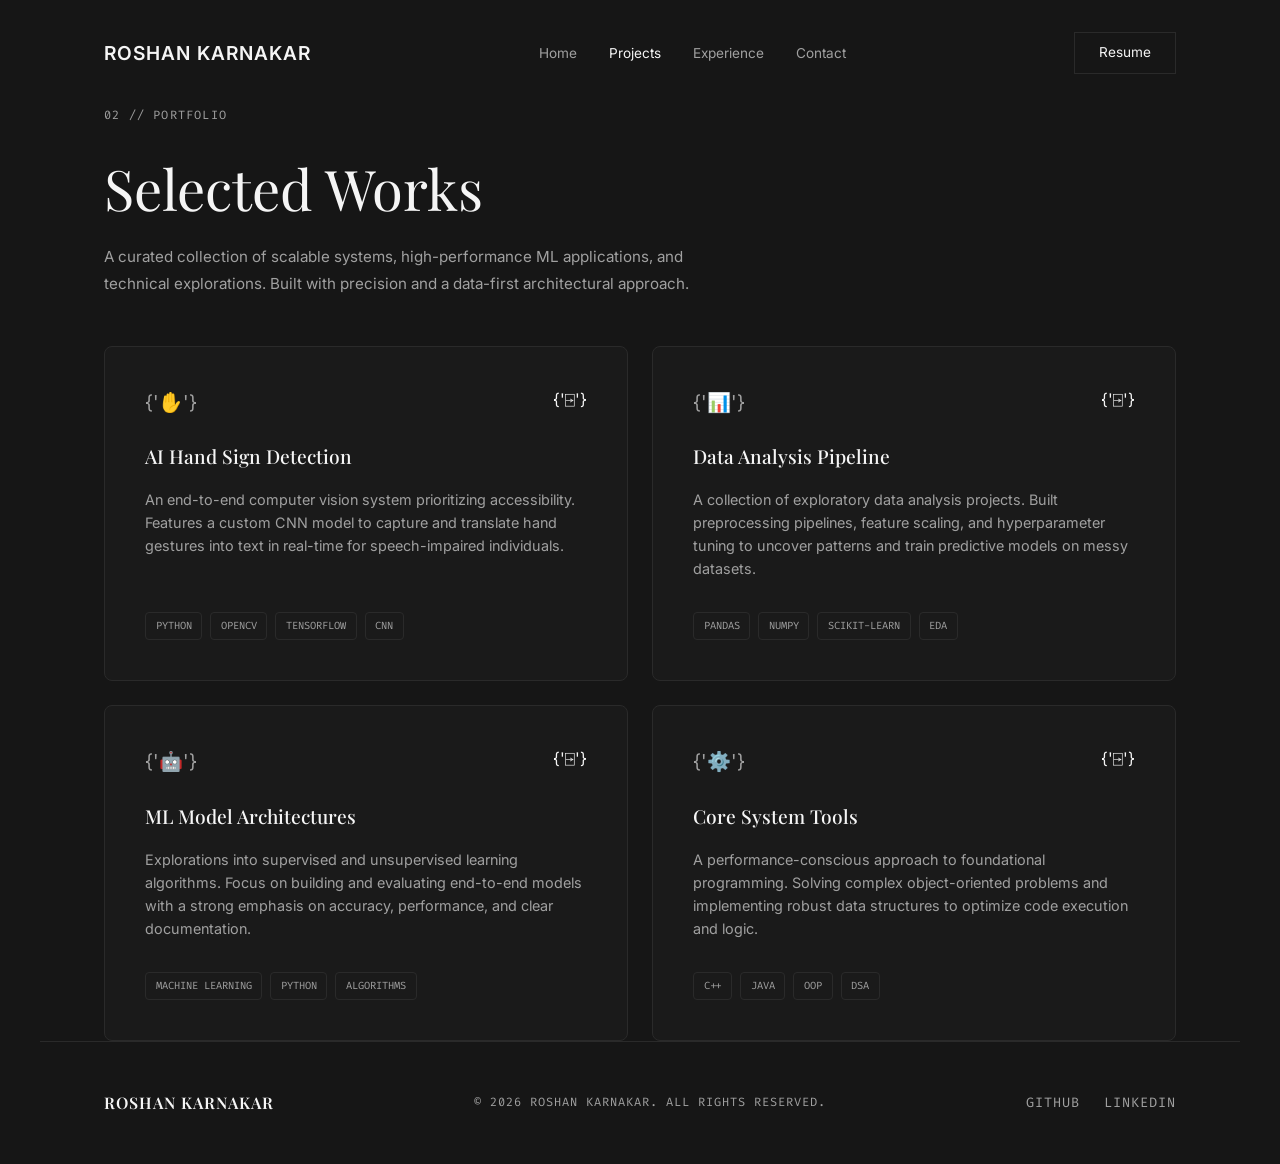
==== projects.html @ 60add2a0 "Initial commit: Portfolio multi-page setup with EmailJS" ====
<!DOCTYPE html>
<html lang="en">
<head>
<meta charset="UTF-8">
<meta name="viewport" content="width=device-width, initial-scale=1.0">
<title>Projects | Roshan Karnakar</title>
<link rel="preconnect" href="https://fonts.googleapis.com">
<link rel="preconnect" href="https://fonts.gstatic.com" crossorigin>
<link href="https://fonts.googleapis.com/css2?family=Playfair+Display:wght@400;600&family=Inter:wght@300;400;500;600&family=Fira+Code:wght@400;500&display=swap" rel="stylesheet">
<link rel="stylesheet" href="style.css">
</head>
<body>

<!-- NAV -->
<nav>
  <a href="index.html" class="nav-logo">Roshan Karnakar</a>
  <ul class="nav-links">
    <li><a href="index.html">Home</a></li>
    <li><a href="projects.html" class="active">Projects</a></li>
    <li><a href="experience.html">Experience</a></li>
    <li><a href="contact.html">Contact</a></li>
  </ul>
  <a href="Roshan_resu.pdf" target="_blank" class="btn-outline">Resume</a>
</nav>

<!-- 02 // PORTFOLIO -->
<section id="portfolio" class="container">
  <span class="mono section-label">02 // PORTFOLIO</span>
  <h2 class="section-title serif">Selected Works</h2>
  <p class="section-desc">A curated collection of scalable systems, high-performance ML applications, and technical explorations. Built with precision and a data-first architectural approach.</p>
  
  <div class="portfolio-grid">
    <div class="project-card zg-element">
      <div class="pc-header">
        <div class="pc-icon">{'✋'}</div>
        <div class="pc-links">{'⍈'}</div>
      </div>
      <h3 class="pc-title serif">AI Hand Sign Detection</h3>
      <p class="pc-desc">An end-to-end computer vision system prioritizing accessibility. Features a custom CNN model to capture and translate hand gestures into text in real-time for speech-impaired individuals.</p>
      <div class="pc-tags">
        <span class="pc-tag">PYTHON</span>
        <span class="pc-tag">OPENCV</span>
        <span class="pc-tag">TENSORFLOW</span>
        <span class="pc-tag">CNN</span>
      </div>
    </div>
    
    <div class="project-card zg-element-reverse">
      <div class="pc-header">
        <div class="pc-icon">{'📊'}</div>
        <div class="pc-links">{'⍈'}</div>
      </div>
      <h3 class="pc-title serif">Data Analysis Pipeline</h3>
      <p class="pc-desc">A collection of exploratory data analysis projects. Built preprocessing pipelines, feature scaling, and hyperparameter tuning to uncover patterns and train predictive models on messy datasets.</p>
      <div class="pc-tags">
        <span class="pc-tag">PANDAS</span>
        <span class="pc-tag">NUMPY</span>
        <span class="pc-tag">SCIKIT-LEARN</span>
        <span class="pc-tag">EDA</span>
      </div>
    </div>
    
    <div class="project-card zg-element">
      <div class="pc-header">
        <div class="pc-icon">{'🤖'}</div>
        <div class="pc-links">{'⍈'}</div>
      </div>
      <h3 class="pc-title serif">ML Model Architectures</h3>
      <p class="pc-desc">Explorations into supervised and unsupervised learning algorithms. Focus on building and evaluating end-to-end models with a strong emphasis on accuracy, performance, and clear documentation.</p>
      <div class="pc-tags">
        <span class="pc-tag">MACHINE LEARNING</span>
        <span class="pc-tag">PYTHON</span>
        <span class="pc-tag">ALGORITHMS</span>
      </div>
    </div>
    
    <div class="project-card zg-element-reverse">
      <div class="pc-header">
        <div class="pc-icon">{'⚙️'}</div>
        <div class="pc-links">{'⍈'}</div>
      </div>
      <h3 class="pc-title serif">Core System Tools</h3>
      <p class="pc-desc">A performance-conscious approach to foundational programming. Solving complex object-oriented problems and implementing robust data structures to optimize code execution and logic.</p>
      <div class="pc-tags">
        <span class="pc-tag">C++</span>
        <span class="pc-tag">JAVA</span>
        <span class="pc-tag">OOP</span>
        <span class="pc-tag">DSA</span>
      </div>
    </div>
  </div>
</section>

<!-- FOOTER -->
<footer>
  <div class="ft-logo serif">Roshan Karnakar</div>
  <div class="ft-copy">© 2026 ROSHAN KARNAKAR. ALL RIGHTS RESERVED.</div>
  <div class="ft-links">
    <a href="https://github.com/RoshanKarnakar" target="_blank">GitHub</a>
    <a href="https://www.linkedin.com/in/roshan-karnakar-651619342/" target="_blank">LinkedIn</a>
  </div>
</footer>

</body>
</html>
---- style.css ----
:root {
  --bg-dark: #161616;
  --bg-card: #1A1A1A;
  --bg-card-hover: #222222;
  --text-primary: #F5F5F5;
  --text-secondary: #A0A0A0;
  --border: #2A2A2A;
  --border-hover: #444444;
  --accent: #E0E0E0;
  --radius: 8px;

  font-family: 'Inter', sans-serif;
  background-color: var(--bg-dark);
  color: var(--text-primary);
}

* {
  margin: 0;
  padding: 0;
  box-sizing: border-box;
}

html {
  scroll-behavior: smooth;
}

body {
  line-height: 1.6;
  overflow-x: hidden;
}

/* TYPOGRAPHY */
h1,
h2,
h3,
.serif {
  font-family: 'Playfair Display', serif;
  font-weight: 400;
}

.mono {
  font-family: 'Fira Code', monospace;
  font-size: 0.75rem;
  text-transform: uppercase;
  letter-spacing: 0.1em;
  color: var(--text-secondary);
}



/* LAYOUT & UTILS */
.container {
  max-width: 1200px;
  margin: 0 auto;
  padding: 0 5%;
}

section {
  padding: 8rem 0;
}

.section-label {
  margin-bottom: 2rem;
  display: block;
}

.section-title {
  font-size: 3.5rem;
  line-height: 1.1;
  margin-bottom: 1.5rem;
}

.section-desc {
  color: var(--text-secondary);
  max-width: 600px;
  font-size: 0.95rem;
  line-height: 1.8;
  margin-bottom: 3rem;
}

/* NAV */
nav {
  display: flex;
  justify-content: space-between;
  align-items: center;
  padding: 2rem 5%;
  max-width: 1200px;
  margin: 0 auto;
}

.nav-logo {
  font-size: 1.2rem;
  font-weight: 600;
  text-decoration: none;
  color: var(--text-primary);
  text-transform: uppercase;
  letter-spacing: 1px;
}

.nav-links {
  display: flex;
  gap: 2rem;
  list-style: none;
}

.nav-links a {
  text-decoration: none;
  color: var(--text-secondary);
  font-size: 0.85rem;
  transition: color 0.2s;
}

.nav-links a:hover,
.nav-links a.active {
  color: var(--text-primary);
}

.btn-outline {
  border: 1px solid var(--border);
  background: transparent;
  color: var(--text-primary);
  padding: 0.6rem 1.5rem;
  font-size: 0.85rem;
  cursor: pointer;
  transition: all 0.2s;
  text-decoration: none;
  display: inline-flex;
  align-items: center;
  justify-content: center;
  height: 42px;
  line-height: 1;
}

.btn-outline:hover {
  border-color: var(--accent);
  background: var(--border);
}

.btn-solid {
  border: 1px solid var(--text-primary);
  background: var(--border);
  color: var(--text-primary);
  padding: 0.6rem 1.5rem;
  font-size: 0.85rem;
  cursor: pointer;
  transition: all 0.2s;
  text-decoration: none;
  display: inline-flex;
  align-items: center;
  justify-content: center;
  height: 42px;
  line-height: 1;
}

.btn-solid:hover {
  background: var(--text-primary);
  color: var(--bg-dark);
}

/* 01 // INITIALIZE */
.hero-grid {
  display: grid;
  grid-template-columns: 1fr 1fr;
  gap: 4rem;
  align-items: center;
}

.hero-title {
  font-size: 4rem;
  line-height: 1.1;
  margin-bottom: 1rem;
}

.hero-buttons {
  display: flex;
  align-items: center;
  gap: 1rem;
  margin-top: 2rem;
}

.avatar-container {
  width: 100%;
  max-width: 450px;
  aspect-ratio: 1;
  margin: 0 auto;
  background: #000;
  border: 1px solid var(--border);
  border-radius: var(--radius);
  overflow: hidden;
  display: flex;
  align-items: center;
  justify-content: center;
}

.avatar-container img {
  width: 100%;
  height: 100%;
  object-fit: cover;
}

.core-skills-header {
  text-align: center;
  margin: 6rem 0 2rem;
}

.core-skills {
  display: grid;
  grid-template-columns: repeat(4, 1fr);
  gap: 1rem;
}

.skill-card {
  background: var(--bg-card);
  border: 1px solid var(--border);
  padding: 2rem;
  border-radius: var(--radius);
  transition: all 0.3s;
  display: flex;
  flex-direction: column;
  align-items: center;
  justify-content: center;
  text-align: center;
}

.skill-card:hover {
  border-color: var(--border-hover);
  background: var(--bg-card-hover);
}

.skill-icon {
  font-size: 1.5rem;
  margin-bottom: 1rem;
  color: var(--text-secondary);
}

.skill-name {
  font-size: 0.9rem;
  font-weight: 500;
  margin-bottom: 0.5rem;
}

/* 02 // PORTFOLIO */
.portfolio-grid {
  display: grid;
  grid-template-columns: 1fr 1fr;
  gap: 1.5rem;
}

.project-card {
  background: var(--bg-card);
  border: 1px solid var(--border);
  border-radius: var(--radius);
  padding: 2.5rem;
  transition: all 0.3s;
  display: flex;
  flex-direction: column;
}

.project-card:hover {
  border-color: var(--border-hover);
  transform: translateY(-5px);
  background: var(--bg-card-hover);
}

.pc-header {
  display: flex;
  justify-content: space-between;
  align-items: flex-start;
  margin-bottom: 1.5rem;
}

.pc-icon {
  color: var(--text-secondary);
  font-size: 1.2rem;
}

.pc-title {
  font-size: 1.2rem;
  font-weight: 500;
  margin-bottom: 1rem;
}

.pc-desc {
  color: var(--text-secondary);
  font-size: 0.9rem;
  line-height: 1.6;
  margin-bottom: 2rem;
  flex-grow: 1;
}

.pc-tags {
  display: flex;
  gap: 0.5rem;
  flex-wrap: wrap;
}

.pc-tag {
  border: 1px solid var(--border);
  padding: 0.3rem 0.6rem;
  border-radius: 4px;
  font-size: 0.65rem;
  color: var(--text-secondary);
  font-family: 'Fira Code', monospace;
}

/* 03 // TRAJECTORY */
.traj-header {
  display: flex;
  justify-content: space-between;
  align-items: flex-end;
  margin-bottom: 3rem;
}

.traj-grid {
  display: grid;
  grid-template-columns: 1fr 1fr;
  gap: 4rem;
}

.timeline {
  border-left: 1px solid var(--border);
  padding-left: 2rem;
  position: relative;
}

.tl-item {
  position: relative;
  margin-bottom: 3rem;
}

.tl-dot {
  position: absolute;
  left: -2.35rem;
  top: 0.2rem;
  width: 10px;
  height: 10px;
  border-radius: 50%;
  border: 1px solid var(--text-secondary);
  background: var(--bg-dark);
}

.tl-title {
  font-size: 1.1rem;
  font-weight: 500;
  margin-bottom: 0.5rem;
  display: flex;
  justify-content: space-between;
}

.tl-badge {
  font-size: 0.7rem;
  border: 1px solid var(--border);
  padding: 0.2rem 0.5rem;
  border-radius: 4px;
  color: var(--text-secondary);
}

.tl-org {
  font-size: 0.85rem;
  color: var(--text-secondary);
  margin-bottom: 1rem;
  display: flex;
  align-items: center;
  gap: 0.5rem;
}

.tl-desc {
  list-style: none;
}

.tl-desc li {
  position: relative;
  padding-left: 1rem;
  font-size: 0.85rem;
  color: var(--text-secondary);
  margin-bottom: 0.5rem;
  line-height: 1.6;
}

.tl-desc li::before {
  content: '›';
  position: absolute;
  left: 0;
  color: var(--border-hover);
}

.tl-tags {
  display: flex;
  gap: 0.5rem;
  margin-top: 1.5rem;
}

.panel-card {
  background: var(--bg-card);
  border: 1px solid var(--border);
  padding: 2rem;
  border-radius: var(--radius);
  margin-bottom: 1.5rem;
}

.panel-card:hover {
  border-color: var(--border-hover);
  background: var(--bg-card-hover);
}

.panel-title {
  font-size: 1rem;
  font-weight: 500;
  margin: 1rem 0;
}

.panel-desc {
  font-size: 0.85rem;
  color: var(--text-secondary);
  line-height: 1.6;
}

.panel-meta {
  font-size: 0.75rem;
  color: var(--text-secondary);
  margin-top: 1rem;
}

/* 04 // CONTACT */
.contact-grid {
  display: grid;
  grid-template-columns: 1fr 1fr;
  gap: 4rem;
}

.form-card {
  background: var(--bg-card);
  border: 1px solid var(--border);
  padding: 2.5rem;
  border-radius: var(--radius);
}

.form-group {
  margin-bottom: 1.5rem;
}

.form-label {
  display: block;
  font-size: 0.75rem;
  color: var(--text-secondary);
  margin-bottom: 0.5rem;
  text-transform: uppercase;
  letter-spacing: 0.5px;
}

.form-input {
  width: 100%;
  background: transparent;
  border: 1px solid var(--border);
  color: var(--text-primary);
  padding: 0.8rem;
  border-radius: 4px;
  font-family: 'Inter', sans-serif;
  font-size: 0.9rem;
  transition: border 0.2s;
}

.form-input:focus {
  outline: none;
  border-color: var(--text-secondary);
}

textarea.form-input {
  min-height: 120px;
  resize: vertical;
}

.btn-submit {
  width: 100%;
  background: var(--border);
  color: var(--text-primary);
  border: 1px solid var(--border-hover);
  padding: 1rem;
  cursor: pointer;
  transition: all 0.2s;
  font-size: 0.9rem;
}

.btn-submit:hover {
  background: var(--border-hover);
}

.alt-routing h4 {
  font-size: 1.1rem;
  font-weight: 400;
  margin-bottom: 1.5rem;
}

.route-item {
  display: flex;
  align-items: center;
  gap: 1rem;
  padding: 1.2rem 0;
  border-bottom: 1px solid var(--border);
  text-decoration: none;
  color: inherit;
  transition: opacity 0.2s;
}

.route-item:hover {
  opacity: 0.8;
}

.route-icon {
  width: 32px;
  height: 32px;
  border: 1px solid var(--border);
  border-radius: 50%;
  display: flex;
  align-items: center;
  justify-content: center;
  font-size: 0.8rem;
  color: var(--text-secondary);
}

.route-text {
  display: flex;
  flex-direction: column;
  gap: 0.2rem;
}

.route-label {
  font-size: 0.65rem;
  text-transform: uppercase;
  letter-spacing: 1px;
  color: var(--text-secondary);
}

.route-val {
  font-size: 0.9rem;
}

.terminal-meta {
  margin-top: 3rem;
  font-family: 'Fira Code', monospace;
  font-size: 0.65rem;
  color: var(--border-hover);
  line-height: 1.8;
}

.terminal-meta span {
  display: block;
}

.terminal-meta span::before {
  content: '■ ';
  color: var(--border-hover);
}

/* FOOTER */
footer {
  border-top: 1px solid var(--border);
  padding: 3rem 5%;
  display: flex;
  justify-content: space-between;
  align-items: center;
  max-width: 1200px;
  margin: 0 auto;
}

.ft-logo {
  font-size: 1rem;
  font-weight: 600;
  text-transform: uppercase;
  letter-spacing: 1px;
}

.ft-copy {
  font-size: 0.75rem;
  color: var(--text-secondary);
  font-family: 'Fira Code', monospace;
  text-transform: uppercase;
  letter-spacing: 1px;
}

.ft-links {
  display: flex;
  gap: 1.5rem;
}

.ft-links a {
  color: var(--text-secondary);
  text-decoration: none;
  font-size: 0.85rem;
  font-family: 'Fira Code', monospace;
  text-transform: uppercase;
  letter-spacing: 1px;
  transition: color 0.2s;
}

.ft-links a:hover {
  color: var(--text-primary);
}

@media (max-width: 900px) {

  .hero-grid,
  .portfolio-grid,
  .traj-grid,
  .contact-grid,
  .core-skills {
    grid-template-columns: 1fr;
  }

  .core-skills {
    grid-template-columns: 1fr 1fr;
  }

  .hero-title {
    font-size: 3rem;
  }

  .avatar-container {
    max-width: 300px;
  }

  footer {
    flex-direction: column;
    gap: 1.5rem;
    text-align: center;
  }
}
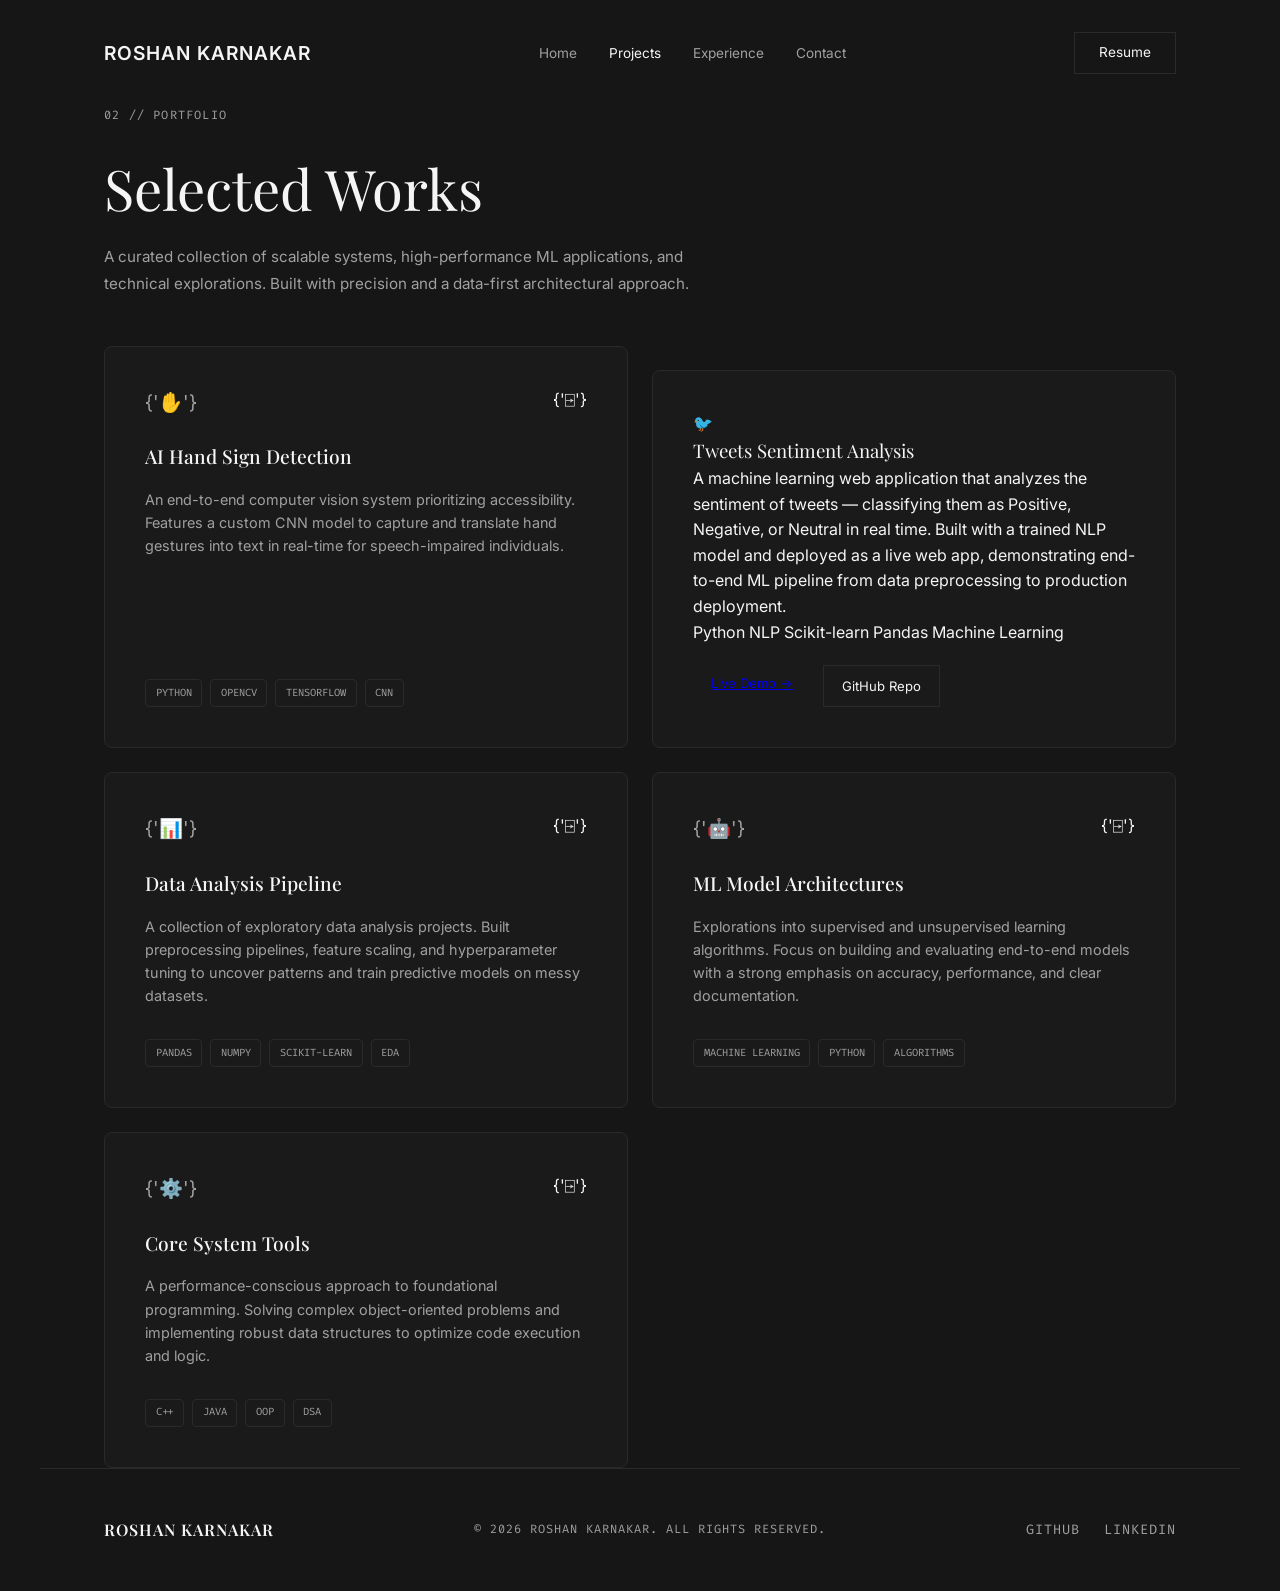
==== commit 654c910d: "Add Tweets Sentiment Analysis project card Added a new project card for Tweets Sentiment Analysis, i" ====
--- a/projects.html
+++ b/projects.html
@@ -44,7 +44,27 @@
         <span class="pc-tag">CNN</span>
       </div>
     </div>
-    
+    <div class="project-card" style="max-width:700px; margin-top:1.5rem;">
+  <div class="project-visual">
+    <div class="project-visual-pattern"></div>
+    <div class="project-visual-icon">🐦</div>
+  </div>
+  <div class="project-body">
+    <h3>Tweets Sentiment Analysis</h3>
+    <p>A machine learning web application that analyzes the sentiment of tweets — classifying them as Positive, Negative, or Neutral in real time. Built with a trained NLP model and deployed as a live web app, demonstrating end-to-end ML pipeline from data preprocessing to production deployment.</p>
+    <div class="skill-tags">
+      <span class="tag blue">Python</span>
+      <span class="tag blue">NLP</span>
+      <span class="tag blue">Scikit-learn</span>
+      <span class="tag blue">Pandas</span>
+      <span class="tag blue">Machine Learning</span>
+    </div>
+    <div style="margin-top:1.25rem; display:flex; gap:0.75rem; flex-wrap:wrap;">
+      <a href="https://tweets-sentiment-analysis-j9jz.onrender.com" target="_blank" class="btn-primary" style="font-size:0.82rem; padding:8px 18px;">Live Demo →</a>
+      <a href="https://github.com/RoshanKarnakar/tweets_Sentiment_Analysis" target="_blank" class="btn-outline" style="font-size:0.82rem; padding:8px 18px;">GitHub Repo</a>
+    </div>
+  </div>
+</div>
     <div class="project-card zg-element-reverse">
       <div class="pc-header">
         <div class="pc-icon">{'📊'}</div>
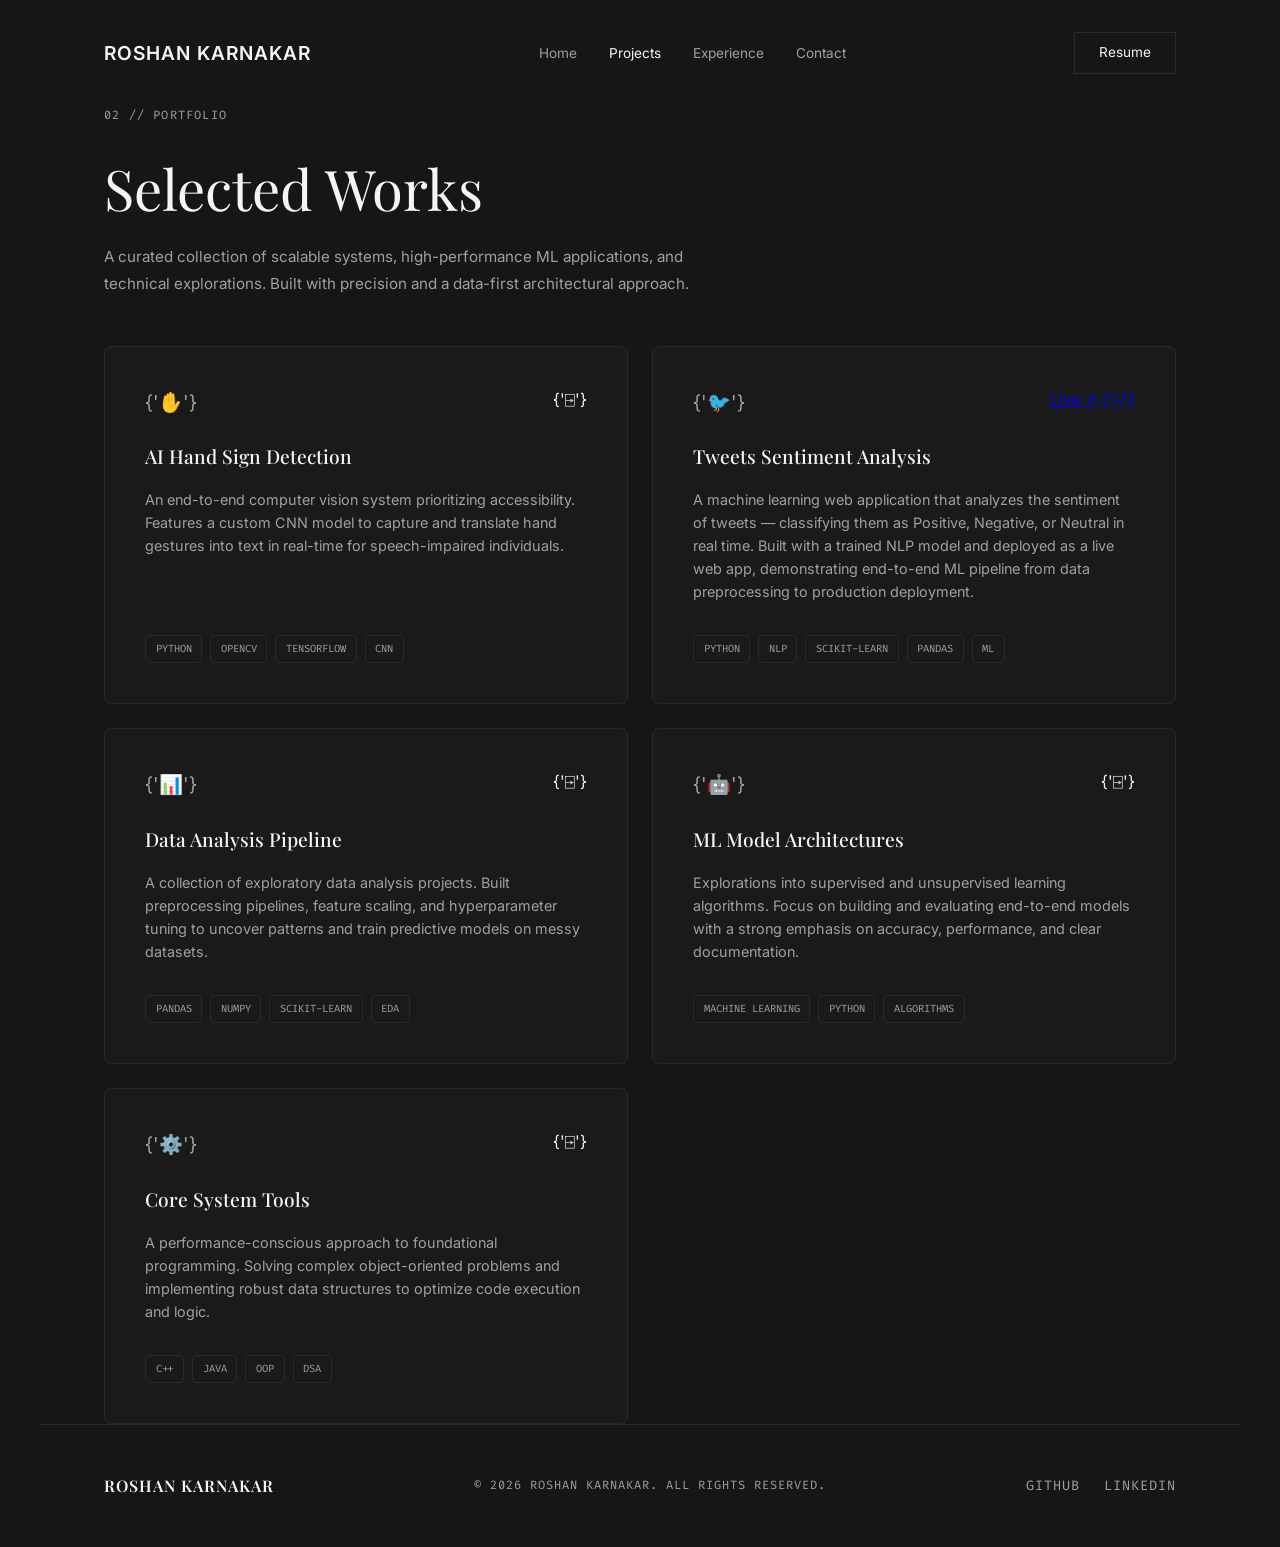
==== commit dd87ca92: "Fixed allignment" ====
--- a/projects.html
+++ b/projects.html
@@ -44,25 +44,22 @@
         <span class="pc-tag">CNN</span>
       </div>
     </div>
-    <div class="project-card" style="max-width:700px; margin-top:1.5rem;">
-  <div class="project-visual">
-    <div class="project-visual-pattern"></div>
-    <div class="project-visual-icon">🐦</div>
+    <div class="project-card zg-element">
+  <div class="pc-header">
+    <div class="pc-icon">{'🐦'}</div>
+    <div class="pc-links">
+      <a href="https://tweets-sentiment-analysis-j9jz.onrender.com" target="_blank">Live ↗</a>
+      <a href="https://github.com/RoshanKarnakar/tweets_Sentiment_Analysis" target="_blank">{'⍈'}</a>
+    </div>
   </div>
-  <div class="project-body">
-    <h3>Tweets Sentiment Analysis</h3>
-    <p>A machine learning web application that analyzes the sentiment of tweets — classifying them as Positive, Negative, or Neutral in real time. Built with a trained NLP model and deployed as a live web app, demonstrating end-to-end ML pipeline from data preprocessing to production deployment.</p>
-    <div class="skill-tags">
-      <span class="tag blue">Python</span>
-      <span class="tag blue">NLP</span>
-      <span class="tag blue">Scikit-learn</span>
-      <span class="tag blue">Pandas</span>
-      <span class="tag blue">Machine Learning</span>
-    </div>
-    <div style="margin-top:1.25rem; display:flex; gap:0.75rem; flex-wrap:wrap;">
-      <a href="https://tweets-sentiment-analysis-j9jz.onrender.com" target="_blank" class="btn-primary" style="font-size:0.82rem; padding:8px 18px;">Live Demo →</a>
-      <a href="https://github.com/RoshanKarnakar/tweets_Sentiment_Analysis" target="_blank" class="btn-outline" style="font-size:0.82rem; padding:8px 18px;">GitHub Repo</a>
-    </div>
+  <h3 class="pc-title serif">Tweets Sentiment Analysis</h3>
+  <p class="pc-desc">A machine learning web application that analyzes the sentiment of tweets — classifying them as Positive, Negative, or Neutral in real time. Built with a trained NLP model and deployed as a live web app, demonstrating end-to-end ML pipeline from data preprocessing to production deployment.</p>
+  <div class="pc-tags">
+    <span class="pc-tag">PYTHON</span>
+    <span class="pc-tag">NLP</span>
+    <span class="pc-tag">SCIKIT-LEARN</span>
+    <span class="pc-tag">PANDAS</span>
+    <span class="pc-tag">ML</span>
   </div>
 </div>
     <div class="project-card zg-element-reverse">
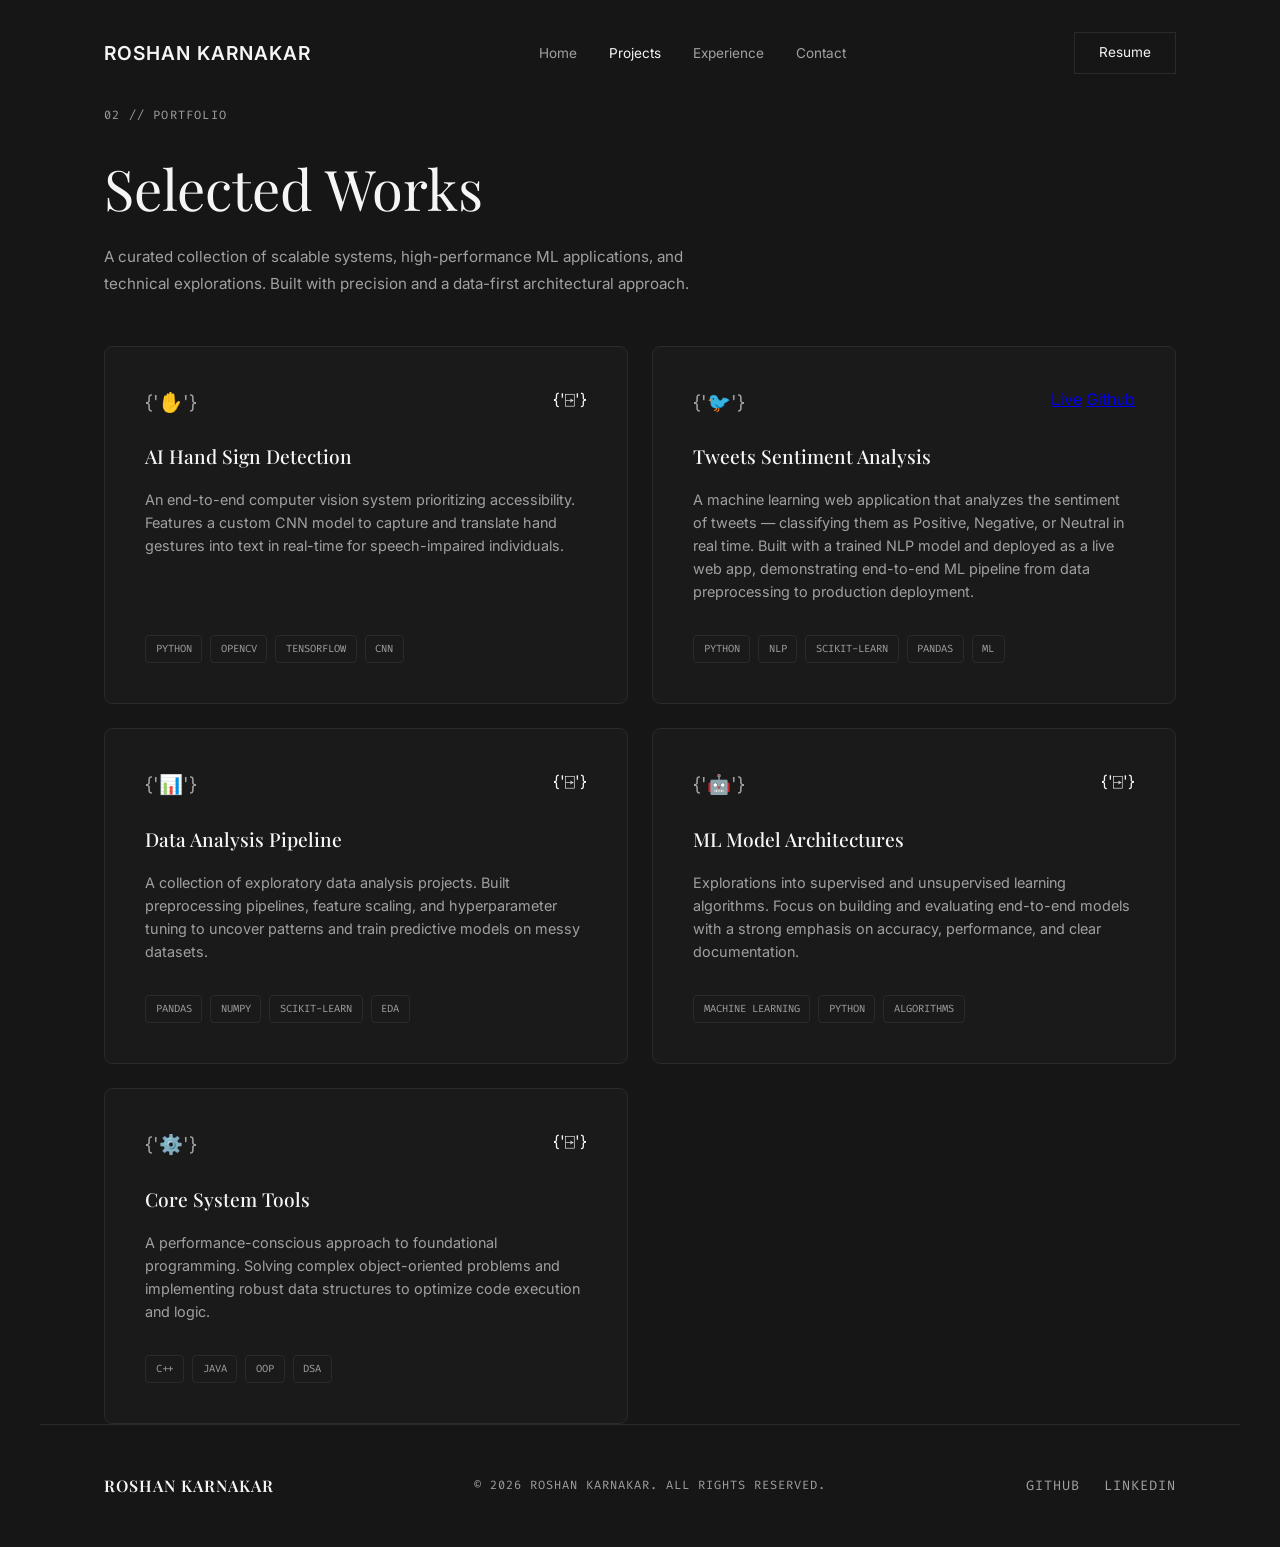
==== commit af610cd3: "Update projects.html" ====
--- a/projects.html
+++ b/projects.html
@@ -48,8 +48,8 @@
   <div class="pc-header">
     <div class="pc-icon">{'🐦'}</div>
     <div class="pc-links">
-      <a href="https://tweets-sentiment-analysis-j9jz.onrender.com" target="_blank">Live ↗</a>
-      <a href="https://github.com/RoshanKarnakar/tweets_Sentiment_Analysis" target="_blank">{'⍈'}</a>
+      <a href="https://tweets-sentiment-analysis-j9jz.onrender.com" target="_blank">Live</a>
+      <a href="https://github.com/RoshanKarnakar/tweets_Sentiment_Analysis" target="_blank">Github</a>
     </div>
   </div>
   <h3 class="pc-title serif">Tweets Sentiment Analysis</h3>
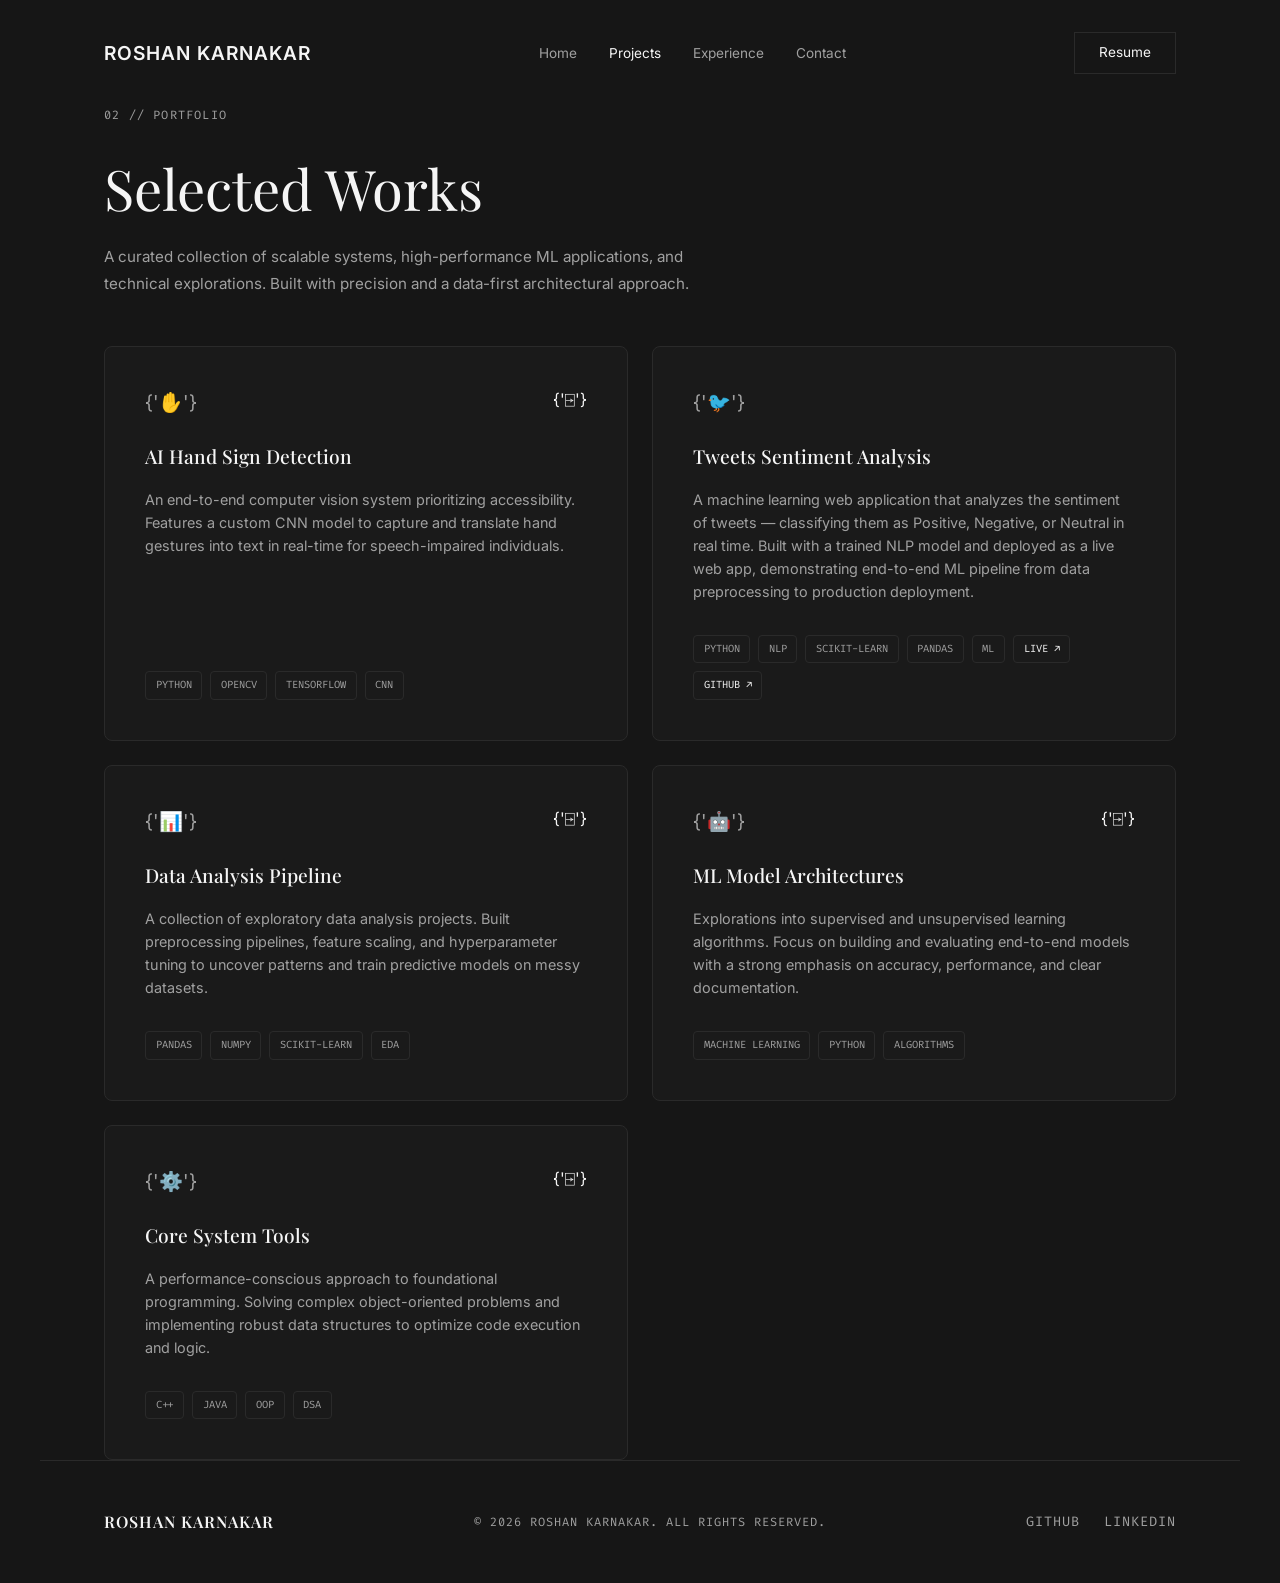
==== commit 8a2ae6d8: "Update projects.html" ====
--- a/projects.html
+++ b/projects.html
@@ -44,13 +44,9 @@
         <span class="pc-tag">CNN</span>
       </div>
     </div>
-    <div class="project-card zg-element">
+   <div class="project-card zg-element">
   <div class="pc-header">
     <div class="pc-icon">{'🐦'}</div>
-    <div class="pc-links">
-      <a href="https://tweets-sentiment-analysis-j9jz.onrender.com" target="_blank">Live</a>
-      <a href="https://github.com/RoshanKarnakar/tweets_Sentiment_Analysis" target="_blank">Github</a>
-    </div>
   </div>
   <h3 class="pc-title serif">Tweets Sentiment Analysis</h3>
   <p class="pc-desc">A machine learning web application that analyzes the sentiment of tweets — classifying them as Positive, Negative, or Neutral in real time. Built with a trained NLP model and deployed as a live web app, demonstrating end-to-end ML pipeline from data preprocessing to production deployment.</p>
@@ -60,6 +56,8 @@
     <span class="pc-tag">SCIKIT-LEARN</span>
     <span class="pc-tag">PANDAS</span>
     <span class="pc-tag">ML</span>
+    <a href="https://tweets-sentiment-analysis-j9jz.onrender.com" target="_blank" class="pc-tag" style="text-decoration:none; color:inherit;">LIVE ↗</a>
+    <a href="https://github.com/RoshanKarnakar/tweets_Sentiment_Analysis" target="_blank" class="pc-tag" style="text-decoration:none; color:inherit;">GITHUB ↗</a>
   </div>
 </div>
     <div class="project-card zg-element-reverse">
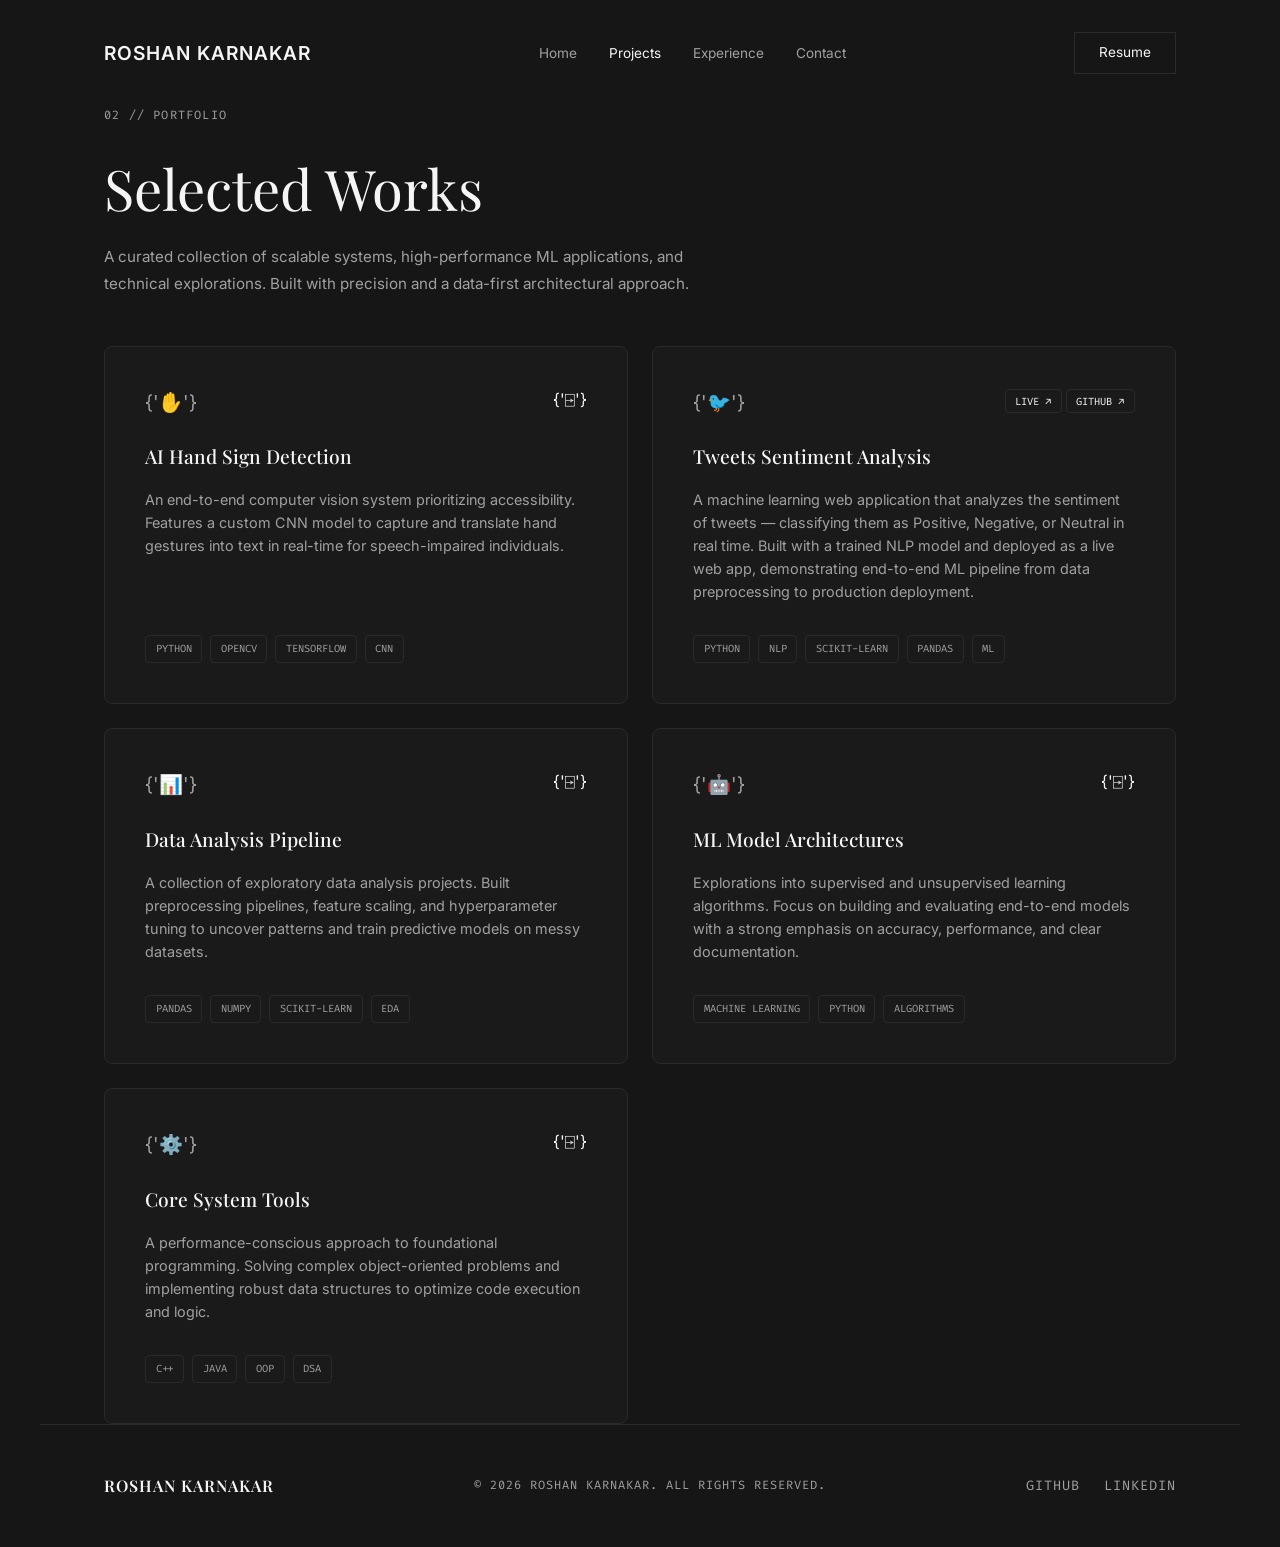
==== commit 3a5da691: "Update projects.html" ====
--- a/projects.html
+++ b/projects.html
@@ -47,6 +47,10 @@
    <div class="project-card zg-element">
   <div class="pc-header">
     <div class="pc-icon">{'🐦'}</div>
+    <div class="pc-links">
+      <a href="https://tweets-sentiment-analysis-j9jz.onrender.com" target="_blank" class="pc-tag" style="text-decoration:none; color:inherit;">LIVE ↗</a>
+      <a href="https://github.com/RoshanKarnakar/tweets_Sentiment_Analysis" target="_blank" class="pc-tag" style="text-decoration:none; color:inherit;">GITHUB ↗</a>
+    </div>
   </div>
   <h3 class="pc-title serif">Tweets Sentiment Analysis</h3>
   <p class="pc-desc">A machine learning web application that analyzes the sentiment of tweets — classifying them as Positive, Negative, or Neutral in real time. Built with a trained NLP model and deployed as a live web app, demonstrating end-to-end ML pipeline from data preprocessing to production deployment.</p>
@@ -56,8 +60,6 @@
     <span class="pc-tag">SCIKIT-LEARN</span>
     <span class="pc-tag">PANDAS</span>
     <span class="pc-tag">ML</span>
-    <a href="https://tweets-sentiment-analysis-j9jz.onrender.com" target="_blank" class="pc-tag" style="text-decoration:none; color:inherit;">LIVE ↗</a>
-    <a href="https://github.com/RoshanKarnakar/tweets_Sentiment_Analysis" target="_blank" class="pc-tag" style="text-decoration:none; color:inherit;">GITHUB ↗</a>
   </div>
 </div>
     <div class="project-card zg-element-reverse">
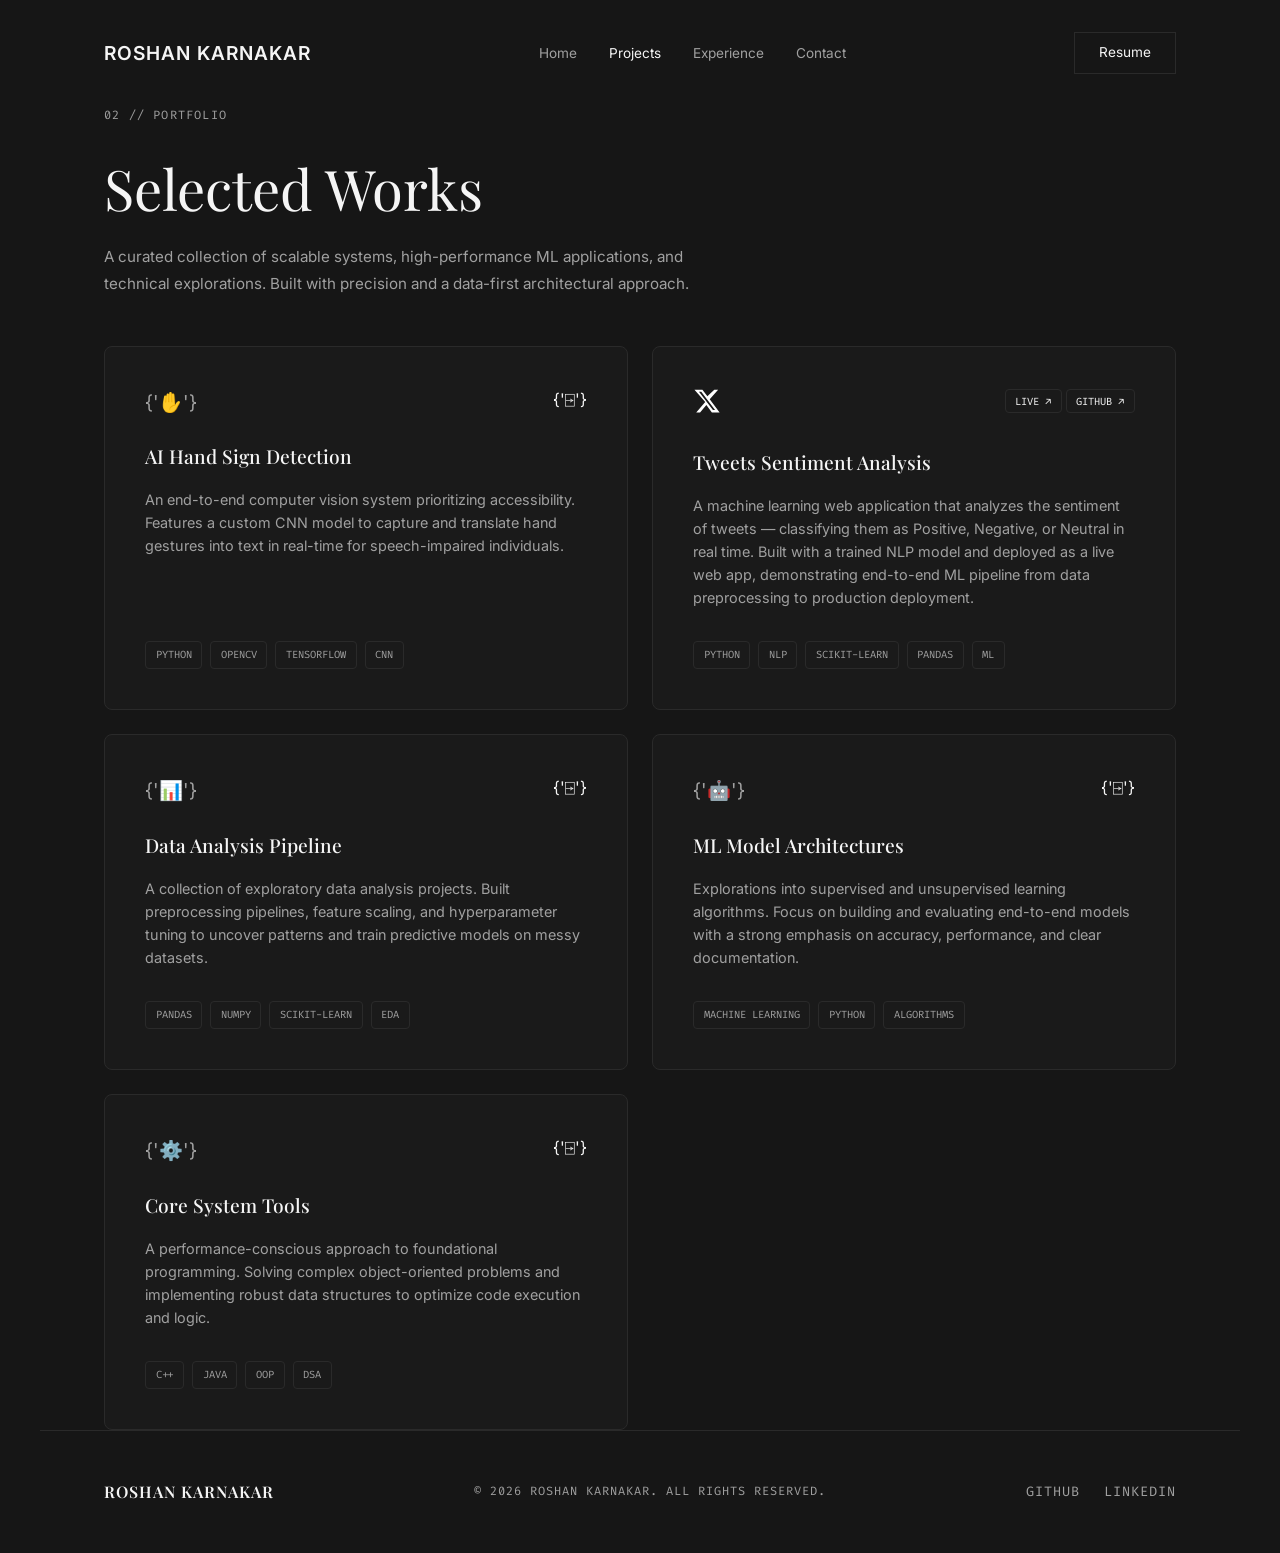
==== commit 16175602: "Update projects.html" ====
--- a/projects.html
+++ b/projects.html
@@ -44,9 +44,13 @@
         <span class="pc-tag">CNN</span>
       </div>
     </div>
-   <div class="project-card zg-element">
+  <div class="project-card zg-element">
   <div class="pc-header">
-    <div class="pc-icon">{'🐦'}</div>
+    <div class="pc-icon">
+      <svg xmlns="http://www.w3.org/2000/svg" viewBox="0 0 24 24" width="28" height="28" fill="white">
+        <path d="M18.244 2.25h3.308l-7.227 8.26 8.502 11.24H16.17l-4.714-6.231-5.401 6.231H2.746l7.73-8.835L1.254 2.25H8.08l4.253 5.622 5.911-5.622zm-1.161 17.52h1.833L7.084 4.126H5.117z"/>
+      </svg>
+    </div>
     <div class="pc-links">
       <a href="https://tweets-sentiment-analysis-j9jz.onrender.com" target="_blank" class="pc-tag" style="text-decoration:none; color:inherit;">LIVE ↗</a>
       <a href="https://github.com/RoshanKarnakar/tweets_Sentiment_Analysis" target="_blank" class="pc-tag" style="text-decoration:none; color:inherit;">GITHUB ↗</a>
